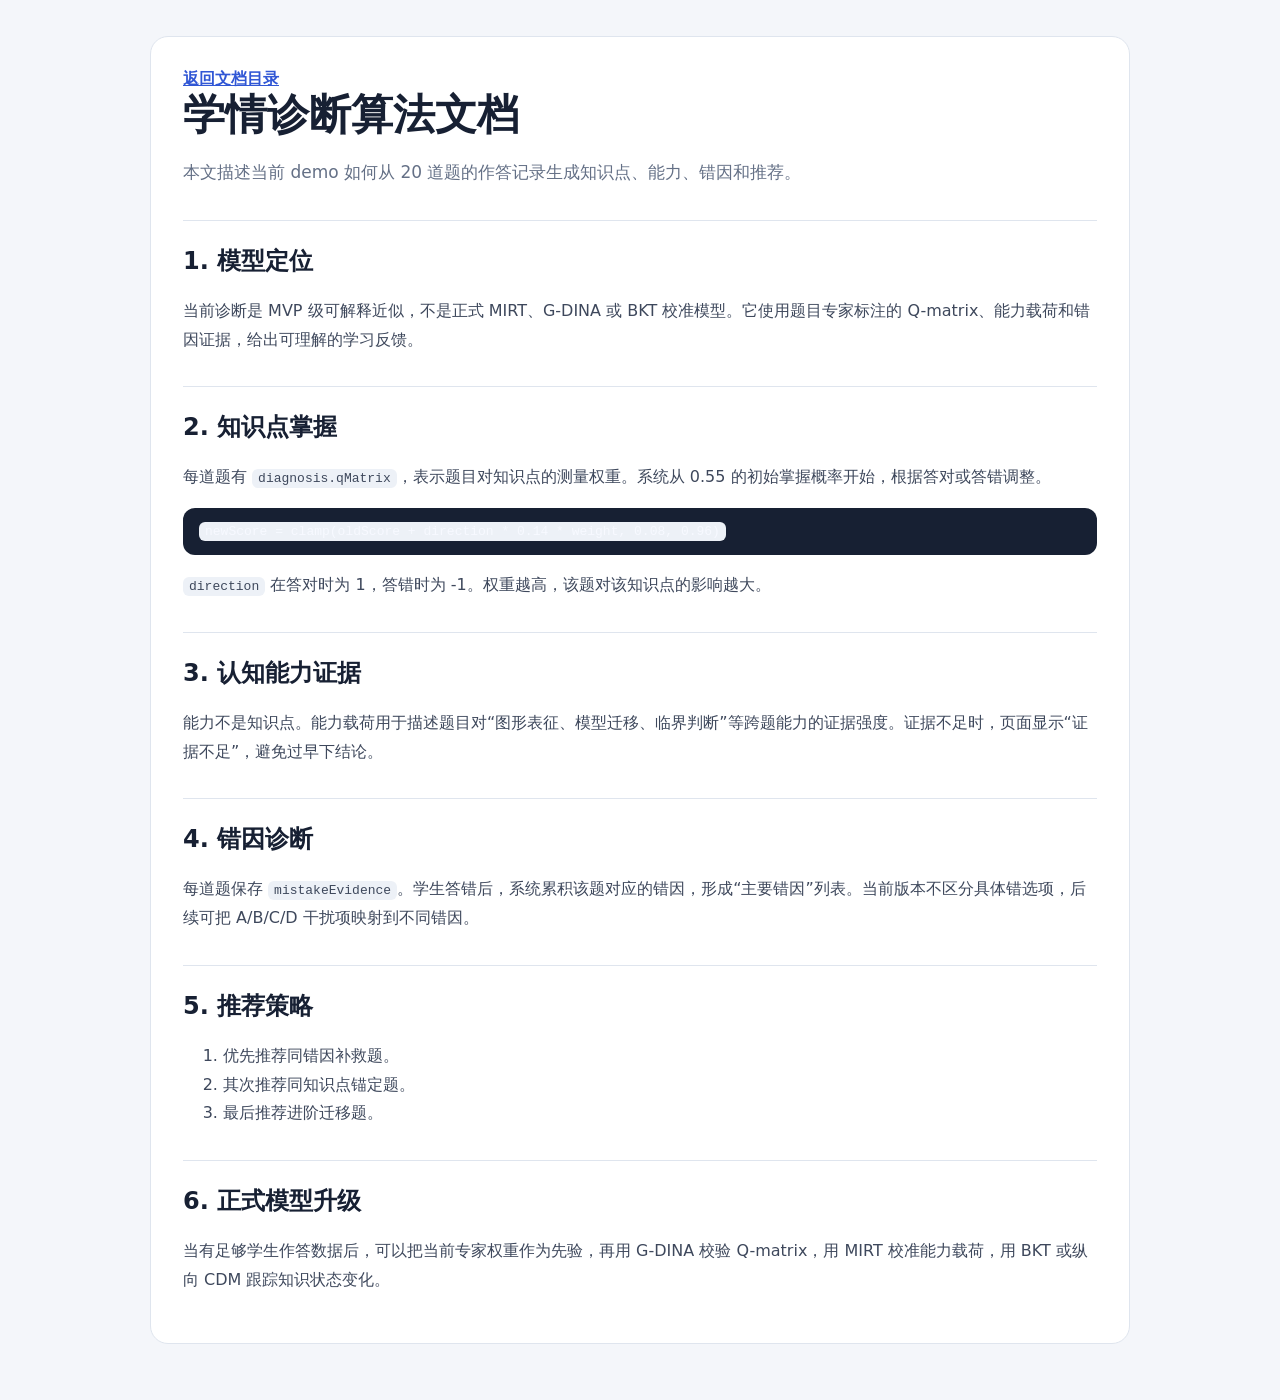
==== docs/algorithm.html @ 33402108 "Add question bank demo" ====
<!doctype html>
<html lang="zh-CN">
<head>
  <meta charset="utf-8">
  <meta name="viewport" content="width=device-width, initial-scale=1">
  <title>学情诊断算法文档</title>
  <link rel="stylesheet" href="doc.css">
</head>
<body>
  <main>
    <a href="../index.html#docs">返回文档目录</a>
    <h1>学情诊断算法文档</h1>
    <p class="lead">本文描述当前 demo 如何从 20 道题的作答记录生成知识点、能力、错因和推荐。</p>

    <h2>1. 模型定位</h2>
    <p>当前诊断是 MVP 级可解释近似，不是正式 MIRT、G-DINA 或 BKT 校准模型。它使用题目专家标注的 Q-matrix、能力载荷和错因证据，给出可理解的学习反馈。</p>

    <h2>2. 知识点掌握</h2>
    <p>每道题有 <code>diagnosis.qMatrix</code>，表示题目对知识点的测量权重。系统从 0.55 的初始掌握概率开始，根据答对或答错调整。</p>
    <pre><code>newScore = clamp(oldScore + direction * 0.14 * weight, 0.08, 0.96)</code></pre>
    <p><code>direction</code> 在答对时为 1，答错时为 -1。权重越高，该题对该知识点的影响越大。</p>

    <h2>3. 认知能力证据</h2>
    <p>能力不是知识点。能力载荷用于描述题目对“图形表征、模型迁移、临界判断”等跨题能力的证据强度。证据不足时，页面显示“证据不足”，避免过早下结论。</p>

    <h2>4. 错因诊断</h2>
    <p>每道题保存 <code>mistakeEvidence</code>。学生答错后，系统累积该题对应的错因，形成“主要错因”列表。当前版本不区分具体错选项，后续可把 A/B/C/D 干扰项映射到不同错因。</p>

    <h2>5. 推荐策略</h2>
    <ol>
      <li>优先推荐同错因补救题。</li>
      <li>其次推荐同知识点锚定题。</li>
      <li>最后推荐进阶迁移题。</li>
    </ol>

    <h2>6. 正式模型升级</h2>
    <p>当有足够学生作答数据后，可以把当前专家权重作为先验，再用 G-DINA 校验 Q-matrix，用 MIRT 校准能力载荷，用 BKT 或纵向 CDM 跟踪知识状态变化。</p>
  </main>
</body>
</html>
---- docs/doc.css ----
:root {
  --ink: #172033;
  --muted: #647086;
  --bg: #f4f6fa;
  --paper: #fff;
  --line: #dfe5ee;
  --blue: #3157d5;
  --green: #16805b;
  --amber: #a86508;
  font-family: "Noto Sans SC", "PingFang SC", "Microsoft YaHei", system-ui, sans-serif;
}

* { box-sizing: border-box; }

body {
  margin: 0;
  color: var(--ink);
  background: var(--bg);
}

main {
  width: min(980px, calc(100% - 32px));
  margin: 36px auto 56px;
  padding: 32px;
  border: 1px solid var(--line);
  border-radius: 18px;
  background: var(--paper);
}

h1 {
  margin: 0 0 10px;
  font-size: clamp(28px, 4vw, 42px);
  line-height: 1.2;
}

h2 {
  margin-top: 32px;
  padding-top: 24px;
  border-top: 1px solid var(--line);
}

h3 { margin-top: 24px; }

p, li {
  color: #3e485c;
  line-height: 1.8;
}

a { color: var(--blue); font-weight: 800; }

code {
  padding: 2px 6px;
  border-radius: 6px;
  background: #edf1f7;
}

pre {
  overflow: auto;
  padding: 16px;
  border-radius: 12px;
  background: #172033;
  color: #f7f9ff;
}

table {
  width: 100%;
  border-collapse: collapse;
  margin: 14px 0;
}

th, td {
  padding: 10px 12px;
  border: 1px solid var(--line);
  text-align: left;
  vertical-align: top;
}

th { background: #f6f8fc; }

.lead {
  margin-bottom: 24px;
  color: var(--muted);
  font-size: 17px;
}

.notice {
  padding: 14px 16px;
  border-left: 4px solid var(--amber);
  border-radius: 8px;
  background: #fff6df;
}

.diagram {
  padding: 16px;
  border: 1px solid var(--line);
  border-radius: 12px;
  background: #f8fafc;
}
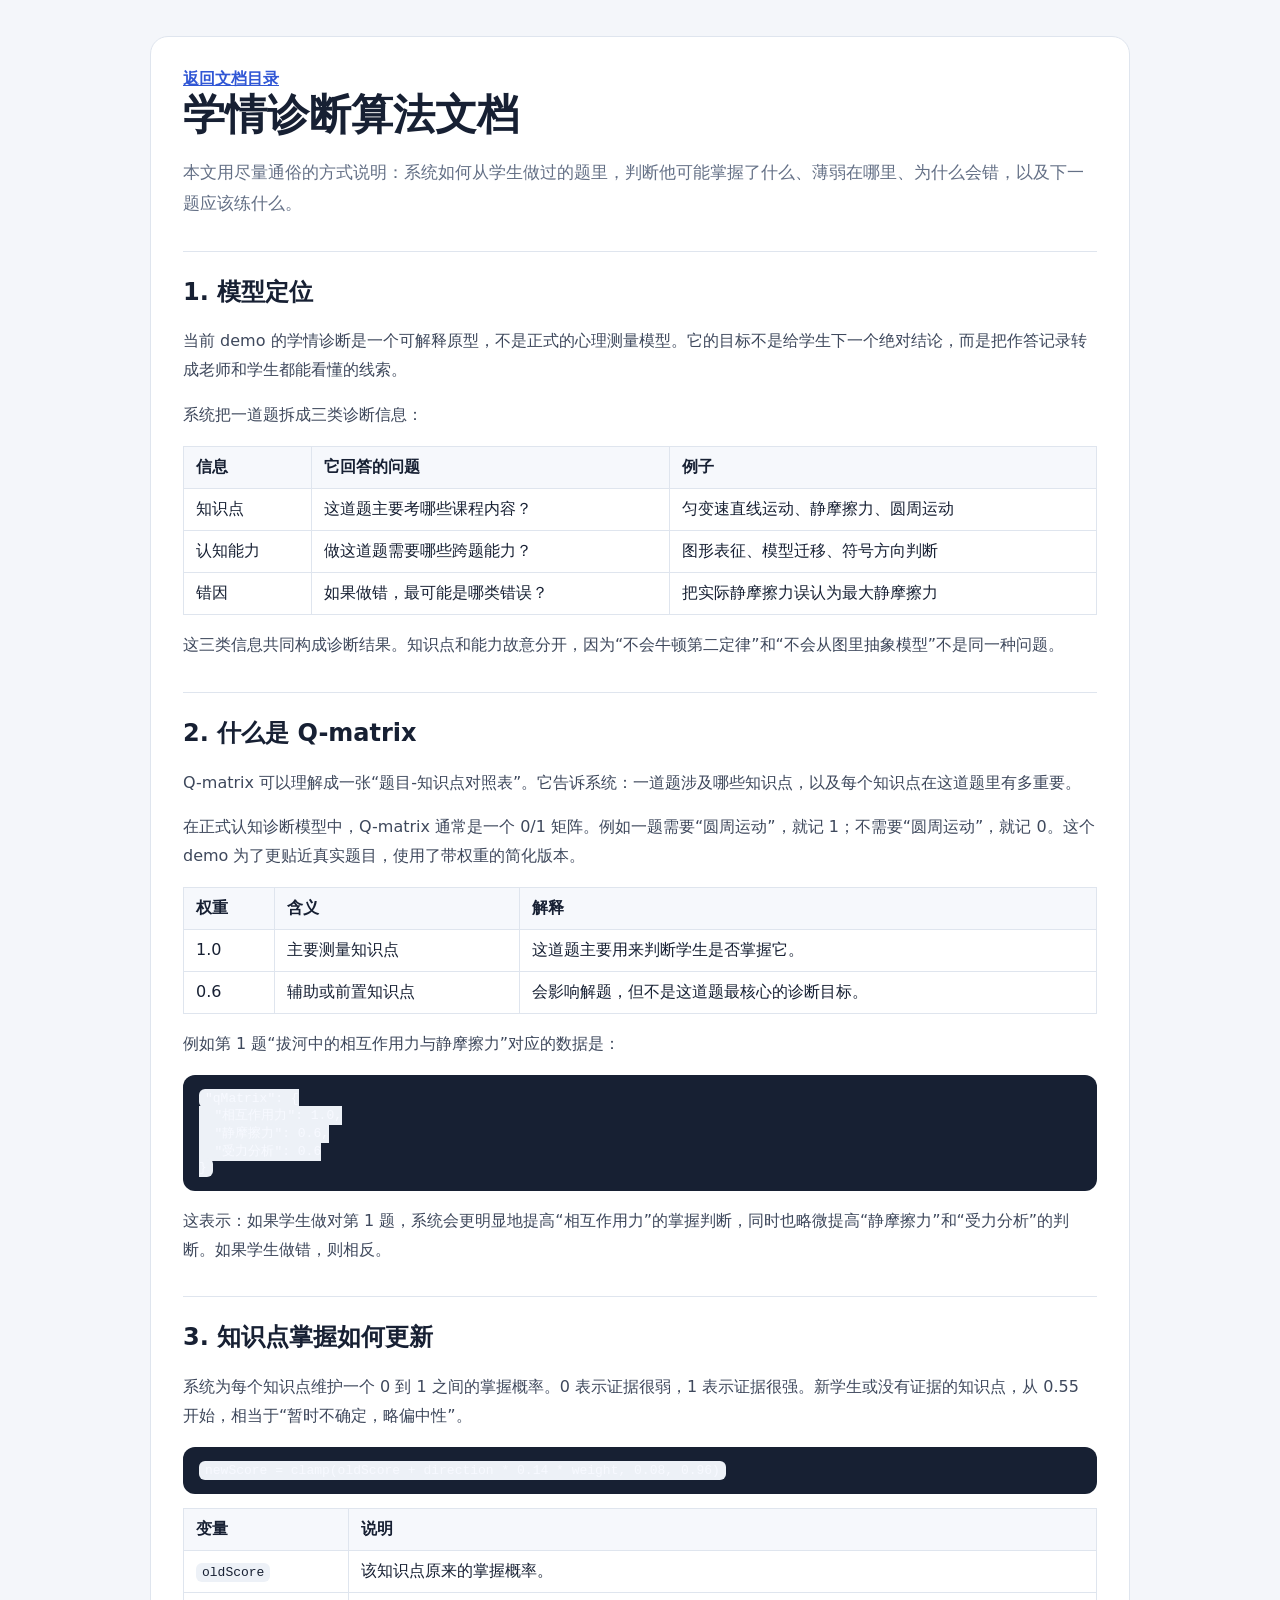
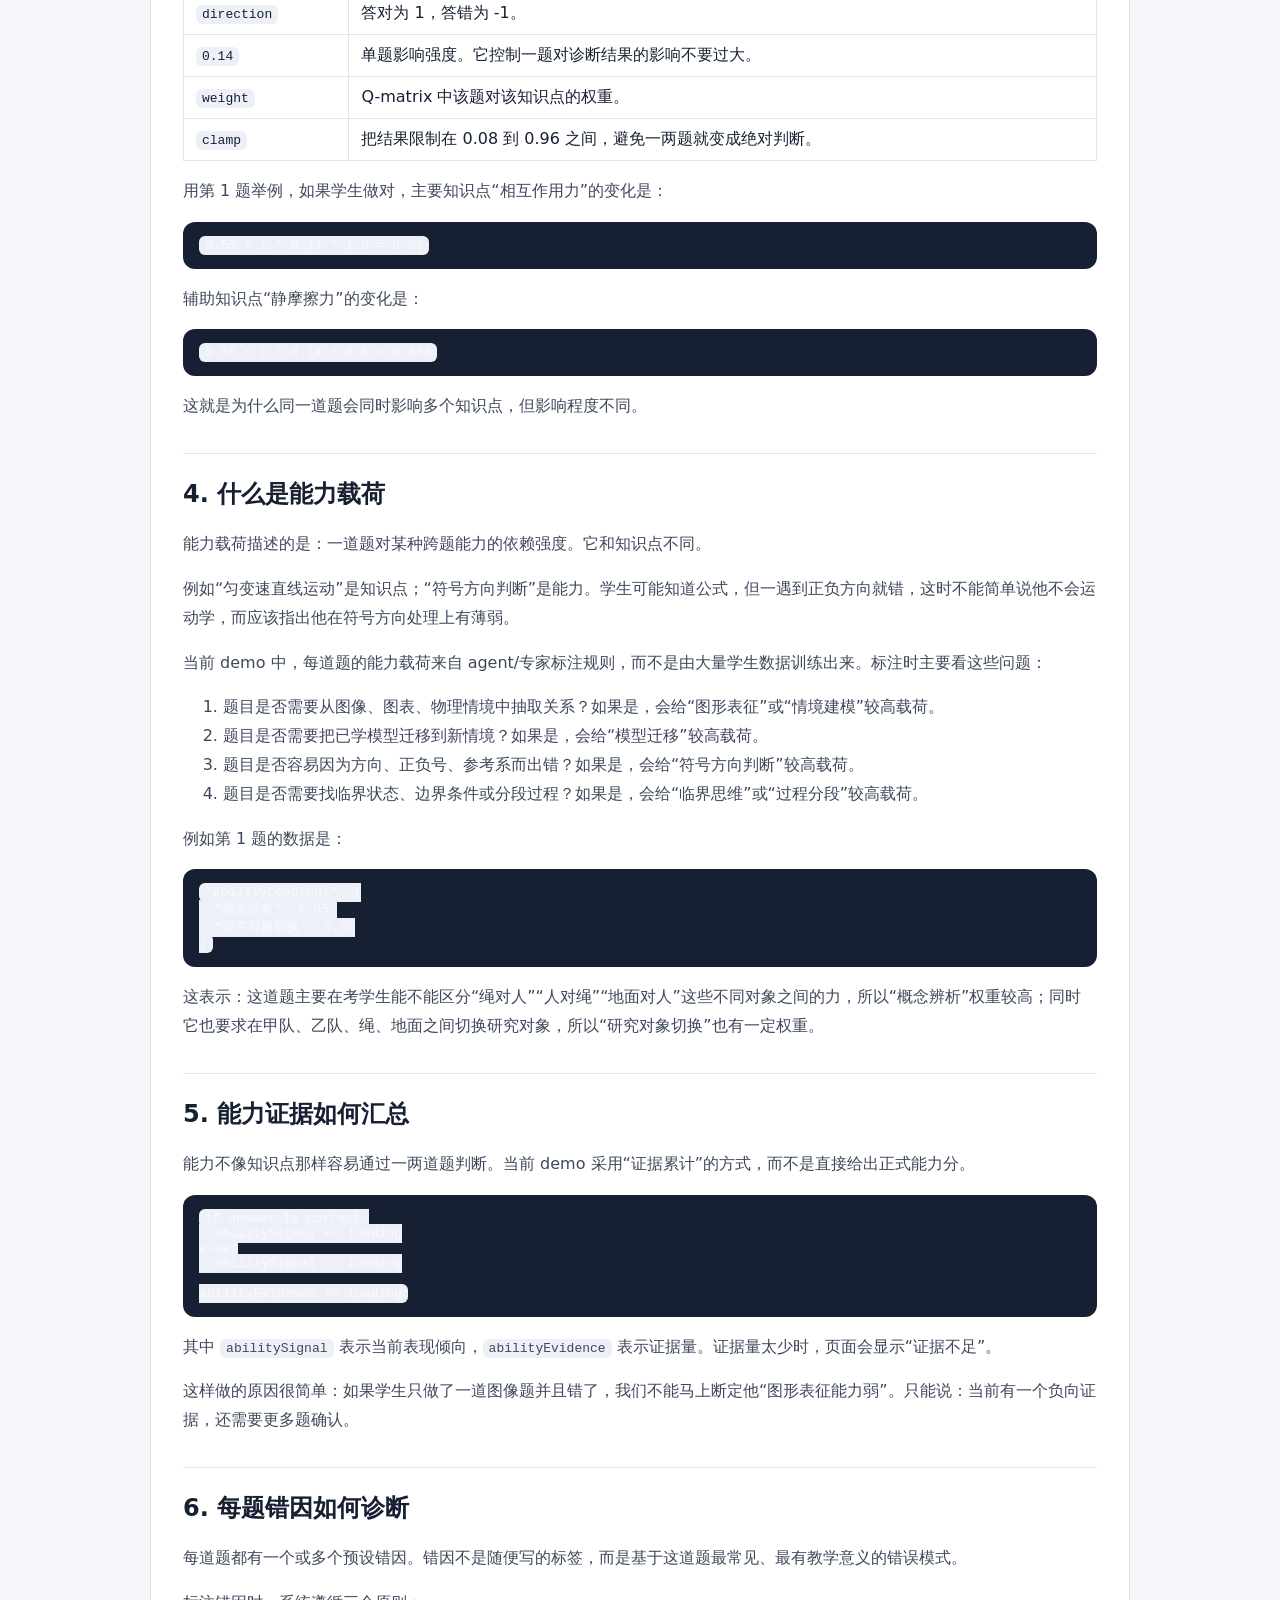
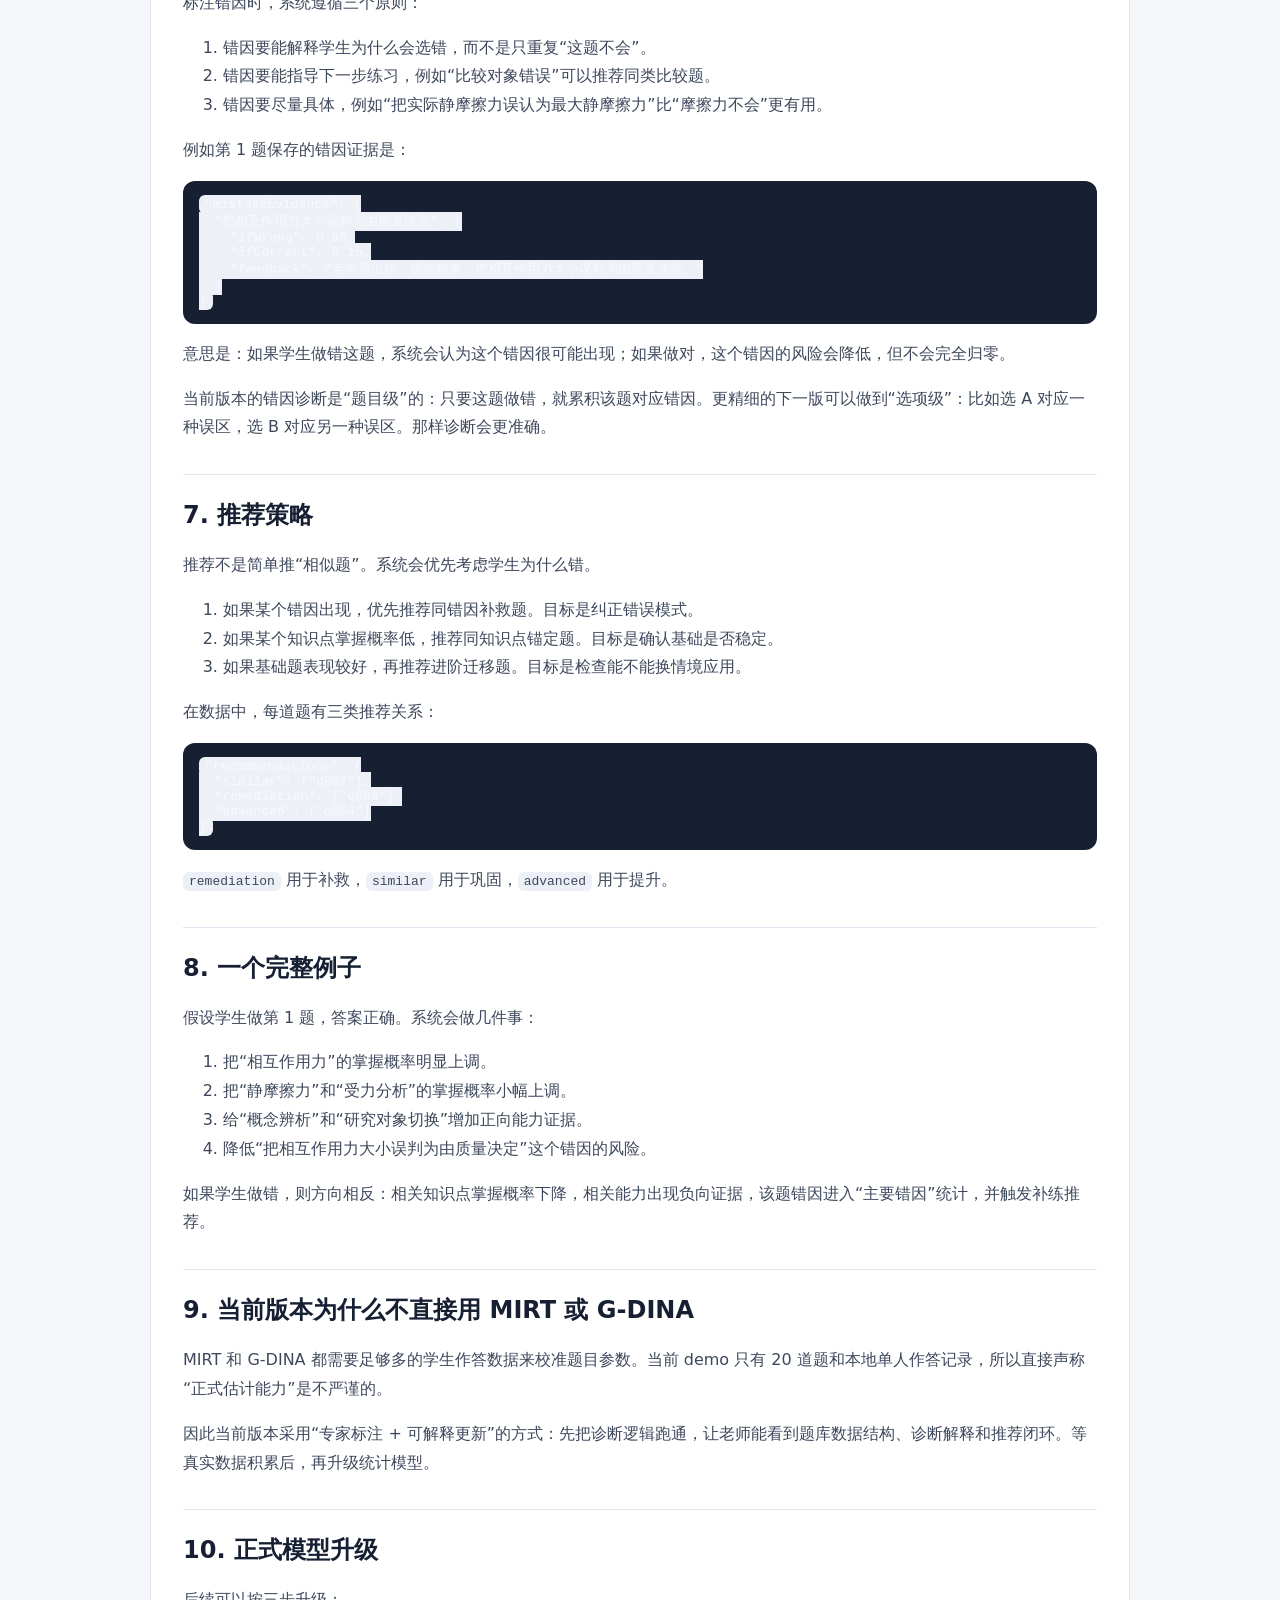
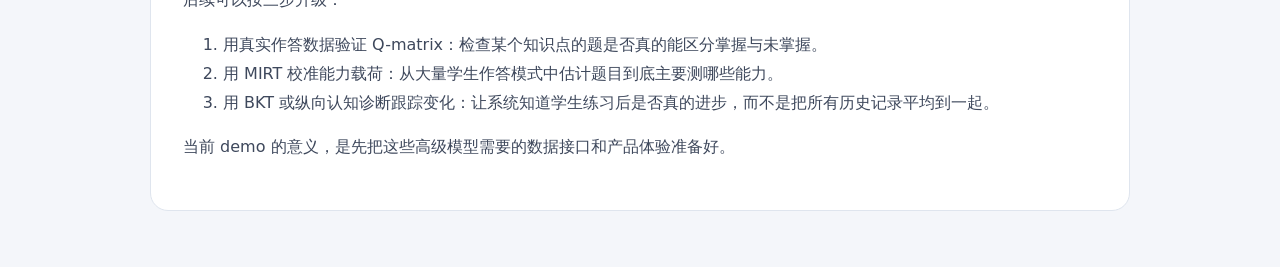
==== commit 574c4ab7: "Expand diagnosis algorithm docs" ====
--- a/docs/algorithm.html
+++ b/docs/algorithm.html
@@ -10,31 +10,142 @@
   <main>
     <a href="../index.html#docs">返回文档目录</a>
     <h1>学情诊断算法文档</h1>
-    <p class="lead">本文描述当前 demo 如何从 20 道题的作答记录生成知识点、能力、错因和推荐。</p>
+    <p class="lead">本文用尽量通俗的方式说明：系统如何从学生做过的题里，判断他可能掌握了什么、薄弱在哪里、为什么会错，以及下一题应该练什么。</p>
 
     <h2>1. 模型定位</h2>
-    <p>当前诊断是 MVP 级可解释近似，不是正式 MIRT、G-DINA 或 BKT 校准模型。它使用题目专家标注的 Q-matrix、能力载荷和错因证据，给出可理解的学习反馈。</p>
+    <p>当前 demo 的学情诊断是一个可解释原型，不是正式的心理测量模型。它的目标不是给学生下一个绝对结论，而是把作答记录转成老师和学生都能看懂的线索。</p>
+    <p>系统把一道题拆成三类诊断信息：</p>
+    <table>
+      <thead><tr><th>信息</th><th>它回答的问题</th><th>例子</th></tr></thead>
+      <tbody>
+        <tr><td>知识点</td><td>这道题主要考哪些课程内容？</td><td>匀变速直线运动、静摩擦力、圆周运动</td></tr>
+        <tr><td>认知能力</td><td>做这道题需要哪些跨题能力？</td><td>图形表征、模型迁移、符号方向判断</td></tr>
+        <tr><td>错因</td><td>如果做错，最可能是哪类错误？</td><td>把实际静摩擦力误认为最大静摩擦力</td></tr>
+      </tbody>
+    </table>
+    <p>这三类信息共同构成诊断结果。知识点和能力故意分开，因为“不会牛顿第二定律”和“不会从图里抽象模型”不是同一种问题。</p>
 
-    <h2>2. 知识点掌握</h2>
-    <p>每道题有 <code>diagnosis.qMatrix</code>，表示题目对知识点的测量权重。系统从 0.55 的初始掌握概率开始，根据答对或答错调整。</p>
+    <h2>2. 什么是 Q-matrix</h2>
+    <p>Q-matrix 可以理解成一张“题目-知识点对照表”。它告诉系统：一道题涉及哪些知识点，以及每个知识点在这道题里有多重要。</p>
+    <p>在正式认知诊断模型中，Q-matrix 通常是一个 0/1 矩阵。例如一题需要“圆周运动”，就记 1；不需要“圆周运动”，就记 0。这个 demo 为了更贴近真实题目，使用了带权重的简化版本。</p>
+    <table>
+      <thead><tr><th>权重</th><th>含义</th><th>解释</th></tr></thead>
+      <tbody>
+        <tr><td>1.0</td><td>主要测量知识点</td><td>这道题主要用来判断学生是否掌握它。</td></tr>
+        <tr><td>0.6</td><td>辅助或前置知识点</td><td>会影响解题，但不是这道题最核心的诊断目标。</td></tr>
+      </tbody>
+    </table>
+    <p>例如第 1 题“拔河中的相互作用力与静摩擦力”对应的数据是：</p>
+    <pre><code>"qMatrix": {
+  "相互作用力": 1.0,
+  "静摩擦力": 0.6,
+  "受力分析": 0.6
+}</code></pre>
+    <p>这表示：如果学生做对第 1 题，系统会更明显地提高“相互作用力”的掌握判断，同时也略微提高“静摩擦力”和“受力分析”的判断。如果学生做错，则相反。</p>
+
+    <h2>3. 知识点掌握如何更新</h2>
+    <p>系统为每个知识点维护一个 0 到 1 之间的掌握概率。0 表示证据很弱，1 表示证据很强。新学生或没有证据的知识点，从 0.55 开始，相当于“暂时不确定，略偏中性”。</p>
     <pre><code>newScore = clamp(oldScore + direction * 0.14 * weight, 0.08, 0.96)</code></pre>
-    <p><code>direction</code> 在答对时为 1，答错时为 -1。权重越高，该题对该知识点的影响越大。</p>
+    <table>
+      <thead><tr><th>变量</th><th>说明</th></tr></thead>
+      <tbody>
+        <tr><td><code>oldScore</code></td><td>该知识点原来的掌握概率。</td></tr>
+        <tr><td><code>direction</code></td><td>答对为 1，答错为 -1。</td></tr>
+        <tr><td><code>0.14</code></td><td>单题影响强度。它控制一题对诊断结果的影响不要过大。</td></tr>
+        <tr><td><code>weight</code></td><td>Q-matrix 中该题对该知识点的权重。</td></tr>
+        <tr><td><code>clamp</code></td><td>把结果限制在 0.08 到 0.96 之间，避免一两题就变成绝对判断。</td></tr>
+      </tbody>
+    </table>
+    <p>用第 1 题举例，如果学生做对，主要知识点“相互作用力”的变化是：</p>
+    <pre><code>0.55 + 1 * 0.14 * 1.0 = 0.69</code></pre>
+    <p>辅助知识点“静摩擦力”的变化是：</p>
+    <pre><code>0.55 + 1 * 0.14 * 0.6 = 0.634</code></pre>
+    <p>这就是为什么同一道题会同时影响多个知识点，但影响程度不同。</p>
 
-    <h2>3. 认知能力证据</h2>
-    <p>能力不是知识点。能力载荷用于描述题目对“图形表征、模型迁移、临界判断”等跨题能力的证据强度。证据不足时，页面显示“证据不足”，避免过早下结论。</p>
+    <h2>4. 什么是能力载荷</h2>
+    <p>能力载荷描述的是：一道题对某种跨题能力的依赖强度。它和知识点不同。</p>
+    <p>例如“匀变速直线运动”是知识点；“符号方向判断”是能力。学生可能知道公式，但一遇到正负方向就错，这时不能简单说他不会运动学，而应该指出他在符号方向处理上有薄弱。</p>
+    <p>当前 demo 中，每道题的能力载荷来自 agent/专家标注规则，而不是由大量学生数据训练出来。标注时主要看这些问题：</p>
+    <ol>
+      <li>题目是否需要从图像、图表、物理情境中抽取关系？如果是，会给“图形表征”或“情境建模”较高载荷。</li>
+      <li>题目是否需要把已学模型迁移到新情境？如果是，会给“模型迁移”较高载荷。</li>
+      <li>题目是否容易因为方向、正负号、参考系而出错？如果是，会给“符号方向判断”较高载荷。</li>
+      <li>题目是否需要找临界状态、边界条件或分段过程？如果是，会给“临界思维”或“过程分段”较高载荷。</li>
+    </ol>
+    <p>例如第 1 题的数据是：</p>
+    <pre><code>"abilityLoadings": {
+  "概念辨析": 0.85,
+  "研究对象切换": 0.55
+}</code></pre>
+    <p>这表示：这道题主要在考学生能不能区分“绳对人”“人对绳”“地面对人”这些不同对象之间的力，所以“概念辨析”权重较高；同时它也要求在甲队、乙队、绳、地面之间切换研究对象，所以“研究对象切换”也有一定权重。</p>
 
-    <h2>4. 错因诊断</h2>
-    <p>每道题保存 <code>mistakeEvidence</code>。学生答错后，系统累积该题对应的错因，形成“主要错因”列表。当前版本不区分具体错选项，后续可把 A/B/C/D 干扰项映射到不同错因。</p>
+    <h2>5. 能力证据如何汇总</h2>
+    <p>能力不像知识点那样容易通过一两道题判断。当前 demo 采用“证据累计”的方式，而不是直接给出正式能力分。</p>
+    <pre><code>if answer is correct:
+  abilitySignal += loading
+else:
+  abilitySignal -= loading
 
-    <h2>5. 推荐策略</h2>
+abilityEvidence += loading</code></pre>
+    <p>其中 <code>abilitySignal</code> 表示当前表现倾向，<code>abilityEvidence</code> 表示证据量。证据量太少时，页面会显示“证据不足”。</p>
+    <p>这样做的原因很简单：如果学生只做了一道图像题并且错了，我们不能马上断定他“图形表征能力弱”。只能说：当前有一个负向证据，还需要更多题确认。</p>
+
+    <h2>6. 每题错因如何诊断</h2>
+    <p>每道题都有一个或多个预设错因。错因不是随便写的标签，而是基于这道题最常见、最有教学意义的错误模式。</p>
+    <p>标注错因时，系统遵循三个原则：</p>
     <ol>
-      <li>优先推荐同错因补救题。</li>
-      <li>其次推荐同知识点锚定题。</li>
-      <li>最后推荐进阶迁移题。</li>
+      <li>错因要能解释学生为什么会选错，而不是只重复“这题不会”。</li>
+      <li>错因要能指导下一步练习，例如“比较对象错误”可以推荐同类比较题。</li>
+      <li>错因要尽量具体，例如“把实际静摩擦力误认为最大静摩擦力”比“摩擦力不会”更有用。</li>
     </ol>
+    <p>例如第 1 题保存的错因证据是：</p>
+    <pre><code>"mistakeEvidence": {
+  "把相互作用力大小误判为由质量决定": {
+    "ifWrong": 0.85,
+    "ifCorrect": 0.15,
+    "feedback": "若本题出错，优先检查：把相互作用力大小误判为由质量决定。"
+  }
+}</code></pre>
+    <p>意思是：如果学生做错这题，系统会认为这个错因很可能出现；如果做对，这个错因的风险会降低，但不会完全归零。</p>
+    <p>当前版本的错因诊断是“题目级”的：只要这题做错，就累积该题对应错因。更精细的下一版可以做到“选项级”：比如选 A 对应一种误区，选 B 对应另一种误区。那样诊断会更准确。</p>
 
-    <h2>6. 正式模型升级</h2>
-    <p>当有足够学生作答数据后，可以把当前专家权重作为先验，再用 G-DINA 校验 Q-matrix，用 MIRT 校准能力载荷，用 BKT 或纵向 CDM 跟踪知识状态变化。</p>
+    <h2>7. 推荐策略</h2>
+    <p>推荐不是简单推“相似题”。系统会优先考虑学生为什么错。</p>
+    <ol>
+      <li>如果某个错因出现，优先推荐同错因补救题。目标是纠正错误模式。</li>
+      <li>如果某个知识点掌握概率低，推荐同知识点锚定题。目标是确认基础是否稳定。</li>
+      <li>如果基础题表现较好，再推荐进阶迁移题。目标是检查能不能换情境应用。</li>
+    </ol>
+    <p>在数据中，每道题有三类推荐关系：</p>
+    <pre><code>"recommendations": {
+  "similar": ["q002"],
+  "remediation": ["q003"],
+  "advanced": ["q004"]
+}</code></pre>
+    <p><code>remediation</code> 用于补救，<code>similar</code> 用于巩固，<code>advanced</code> 用于提升。</p>
+
+    <h2>8. 一个完整例子</h2>
+    <p>假设学生做第 1 题，答案正确。系统会做几件事：</p>
+    <ol>
+      <li>把“相互作用力”的掌握概率明显上调。</li>
+      <li>把“静摩擦力”和“受力分析”的掌握概率小幅上调。</li>
+      <li>给“概念辨析”和“研究对象切换”增加正向能力证据。</li>
+      <li>降低“把相互作用力大小误判为由质量决定”这个错因的风险。</li>
+    </ol>
+    <p>如果学生做错，则方向相反：相关知识点掌握概率下降，相关能力出现负向证据，该题错因进入“主要错因”统计，并触发补练推荐。</p>
+
+    <h2>9. 当前版本为什么不直接用 MIRT 或 G-DINA</h2>
+    <p>MIRT 和 G-DINA 都需要足够多的学生作答数据来校准题目参数。当前 demo 只有 20 道题和本地单人作答记录，所以直接声称“正式估计能力”是不严谨的。</p>
+    <p>因此当前版本采用“专家标注 + 可解释更新”的方式：先把诊断逻辑跑通，让老师能看到题库数据结构、诊断解释和推荐闭环。等真实数据积累后，再升级统计模型。</p>
+
+    <h2>10. 正式模型升级</h2>
+    <p>后续可以按三步升级：</p>
+    <ol>
+      <li>用真实作答数据验证 Q-matrix：检查某个知识点的题是否真的能区分掌握与未掌握。</li>
+      <li>用 MIRT 校准能力载荷：从大量学生作答模式中估计题目到底主要测哪些能力。</li>
+      <li>用 BKT 或纵向认知诊断跟踪变化：让系统知道学生练习后是否真的进步，而不是把所有历史记录平均到一起。</li>
+    </ol>
+    <p>当前 demo 的意义，是先把这些高级模型需要的数据接口和产品体验准备好。</p>
   </main>
 </body>
 </html>
